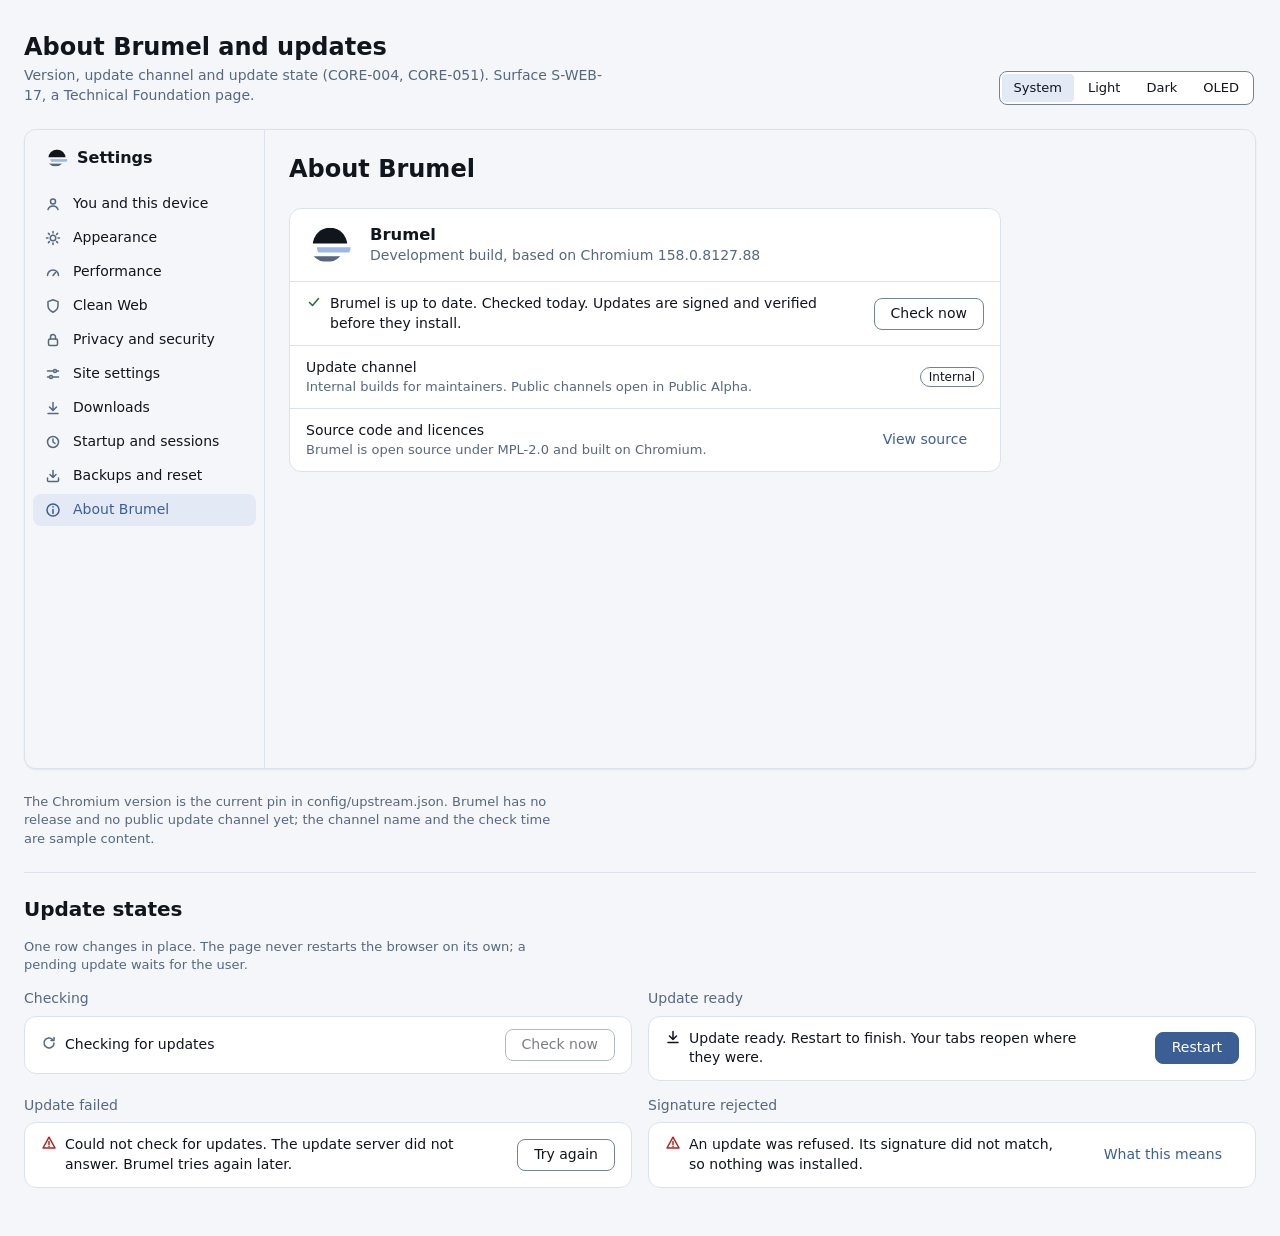
==== docs/design/mockups/about.html @ 1dc38603 "docs(design): add the interface design doc and first-screen mockups Add INTERFACE.md: how each scree" ====
<!doctype html>
<!-- SPDX-License-Identifier: MPL-2.0 -->
<html lang="en">
<head>
  <meta charset="utf-8">
  <meta name="viewport" content="width=device-width, initial-scale=1">
  <title>About Brumel and updates mockup | Brumel design</title>
  <meta name="description" content="The About Brumel page with the version, the update channel and every update state.">
  <link rel="stylesheet" href="mockups.css">
  <script src="mockups.js" defer></script>
</head>
<body>
<!--ICONS-->
<svg xmlns="http://www.w3.org/2000/svg" width="0" height="0" style="position:absolute" aria-hidden="true" focusable="false">
  <symbol id="i-back" viewBox="0 0 16 16"><path d="M10 3 5 8l5 5"/></symbol>
  <symbol id="i-forward" viewBox="0 0 16 16"><path d="m6 3 5 5-5 5"/></symbol>
  <symbol id="i-reload" viewBox="0 0 16 16"><path d="M13 8a5 5 0 1 1-1.46-3.54"/><path d="M13 2.5v3h-3"/></symbol>
  <symbol id="i-tune" viewBox="0 0 16 16"><path d="M2.5 5h6M11.5 5h2M2.5 11h2M7.5 11h6"/><circle cx="10" cy="5" r="1.5"/><circle cx="6" cy="11" r="1.5"/></symbol>
  <symbol id="i-lock" viewBox="0 0 16 16"><rect x="3.5" y="7" width="9" height="6.5" rx="1.5"/><path d="M5.5 7V5a2.5 2.5 0 0 1 5 0v2"/></symbol>
  <symbol id="i-shield" viewBox="0 0 16 16"><path d="M8 1.8 13 3.6v4c0 3.2-2.1 5.4-5 6.6-2.9-1.2-5-3.4-5-6.6v-4z"/></symbol>
  <symbol id="i-extensions" viewBox="0 0 16 16"><path d="M3 5h3V3.5a1.5 1.5 0 0 1 3 0V5h3v3h-1.5a1.5 1.5 0 0 0 0 3H12v2.5H3z"/></symbol>
  <symbol id="i-download" viewBox="0 0 16 16"><path d="M8 2.5V10M4.5 7 8 10.5 11.5 7M3 13.5h10"/></symbol>
  <symbol id="i-more" viewBox="0 0 16 16"><circle cx="8" cy="3.5" r="0.6"/><circle cx="8" cy="8" r="0.6"/><circle cx="8" cy="12.5" r="0.6"/></symbol>
  <symbol id="i-close" viewBox="0 0 16 16"><path d="m4.5 4.5 7 7M11.5 4.5l-7 7"/></symbol>
  <symbol id="i-plus" viewBox="0 0 16 16"><path d="M8 3v10M3 8h10"/></symbol>
  <symbol id="i-search" viewBox="0 0 16 16"><circle cx="7" cy="7" r="4.5"/><path d="m10.5 10.5 3 3"/></symbol>
  <symbol id="i-gauge" viewBox="0 0 16 16"><path d="M2.5 11.5a5.5 5.5 0 1 1 11 0"/><path d="m8 11.5 2.5-3"/></symbol>
  <symbol id="i-check" viewBox="0 0 16 16"><path d="m3.5 8.5 3 3 6-7"/></symbol>
  <symbol id="i-alert" viewBox="0 0 16 16"><path d="M8 2.2 14 13H2z"/><path d="M8 6.5v3M8 11.3v.2"/></symbol>
  <symbol id="i-info" viewBox="0 0 16 16"><circle cx="8" cy="8" r="6"/><path d="M8 7.5v4M8 4.8v.2"/></symbol>
  <symbol id="i-sidebar" viewBox="0 0 16 16"><rect x="2.5" y="3" width="11" height="10" rx="1.5"/><path d="M6.5 3v10"/></symbol>
  <symbol id="i-sun" viewBox="0 0 16 16"><circle cx="8" cy="8" r="2.75"/><path d="M8 1.5v1.5M8 13v1.5M1.5 8H3M13 8h1.5M3.4 3.4l1 1M11.6 11.6l1 1M3.4 12.6l1-1M11.6 4.4l1-1"/></symbol>
  <symbol id="i-cube" viewBox="0 0 16 16"><path d="M8 2 13.5 5v6L8 14 2.5 11V5z"/><path d="M2.5 5 8 8l5.5-3M8 8v6"/></symbol>
  <symbol id="i-muted" viewBox="0 0 16 16"><path d="M2.5 6h2l3-2.5v9l-3-2.5h-2z"/><path d="m10.5 6 3 4M13.5 6l-3 4"/></symbol>
  <symbol id="i-import" viewBox="0 0 16 16"><path d="M8 2.5v7M5 6.5l3 3 3-3"/><path d="M2.5 10v2.5a1 1 0 0 0 1 1h9a1 1 0 0 0 1-1V10"/></symbol>
  <symbol id="i-person" viewBox="0 0 16 16"><circle cx="8" cy="5.5" r="2.5"/><path d="M3 13.5c.8-2.2 2.7-3.5 5-3.5s4.2 1.3 5 3.5"/></symbol>
  <symbol id="i-clock" viewBox="0 0 16 16"><circle cx="8" cy="8" r="5.5"/><path d="M8 5v3l2 1.5"/></symbol>
  <symbol id="i-pin" viewBox="0 0 16 16"><path d="M6 2.5h4l-.5 4 2 2H4.5l2-2z"/><path d="M8 8.5v5"/></symbol>
</svg>
<!--/ICONS-->
<main class="mock">
  <header class="mock-head">
    <div>
      <h1>About Brumel and updates</h1>
      <p>Version, update channel and update state (CORE-004, CORE-051). Surface S-WEB-17, a Technical Foundation page.</p>
    </div>
    <fieldset class="segmented" aria-label="Mockup theme">
      <label><input type="radio" name="mock-theme" value="system" checked>System</label>
      <label><input type="radio" name="mock-theme" value="light">Light</label>
      <label><input type="radio" name="mock-theme" value="dark">Dark</label>
      <label><input type="radio" name="mock-theme" value="oled">OLED</label>
    </fieldset>
  </header>

  <div class="window window--page" role="group" aria-label="About page mockup">
    <div class="webui viewport">
      <nav class="webui__nav" aria-label="Settings sections">
        <p class="webui__brand"><img class="logo-light" src="../../../assets/branding/logo/mark.svg" alt="" width="24" height="24"><img class="logo-dark" src="../../../assets/branding/logo/mark-dark.svg" alt="" width="24" height="24">Settings</p>
        <a class="navlink" href="#"><svg class="icon" aria-hidden="true"><use href="#i-person"/></svg>You and this device</a>
        <a class="navlink" href="#"><svg class="icon" aria-hidden="true"><use href="#i-sun"/></svg>Appearance</a>
        <a class="navlink" href="settings.html#performance"><svg class="icon" aria-hidden="true"><use href="#i-gauge"/></svg>Performance</a>
        <a class="navlink" href="settings.html#clean-web"><svg class="icon" aria-hidden="true"><use href="#i-shield"/></svg>Clean Web</a>
        <a class="navlink" href="#"><svg class="icon" aria-hidden="true"><use href="#i-lock"/></svg>Privacy and security</a>
        <a class="navlink" href="#"><svg class="icon" aria-hidden="true"><use href="#i-tune"/></svg>Site settings</a>
        <a class="navlink" href="#"><svg class="icon" aria-hidden="true"><use href="#i-download"/></svg>Downloads</a>
        <a class="navlink" href="#"><svg class="icon" aria-hidden="true"><use href="#i-clock"/></svg>Startup and sessions</a>
        <a class="navlink" href="#"><svg class="icon" aria-hidden="true"><use href="#i-import"/></svg>Backups and reset</a>
        <a class="navlink" href="#" aria-current="page"><svg class="icon" aria-hidden="true"><use href="#i-info"/></svg>About Brumel</a>
      </nav>
      <div class="webui__main">
        <h2 class="page-title">About Brumel</h2>
        <div class="panel">
          <div class="row">
            <div class="about-id">
              <img class="logo-light" src="../../../assets/branding/logo/mark.svg" alt="" width="48" height="48"><img class="logo-dark" src="../../../assets/branding/logo/mark-dark.svg" alt="" width="48" height="48">
              <div>
                <h3>Brumel</h3>
                <p class="muted">Development build, based on Chromium <span class="num">158.0.8127.88</span></p>
              </div>
            </div>
          </div>
          <div class="row">
            <div class="status status--success" role="status"><svg class="icon" aria-hidden="true"><use href="#i-check"/></svg><p><strong>Brumel is up to date.</strong> Checked today. Updates are signed and verified before they install.</p></div>
            <button class="btn" type="button">Check now</button>
          </div>
          <div class="row">
            <div class="row__text"><strong>Update channel</strong><span>Internal builds for maintainers. Public channels open in Public Alpha.</span></div>
            <span class="badge">Internal</span>
          </div>
          <div class="row">
            <div class="row__text"><strong>Source code and licences</strong><span>Brumel is open source under MPL-2.0 and built on Chromium.</span></div>
            <a class="btn btn--quiet" href="https://github.com/Elgeryy1/brumel">View source</a>
          </div>
        </div>
      </div>
    </div>
  </div>

  <p class="mock-note">The Chromium version is the current pin in config/upstream.json. Brumel has no release and no public update channel yet; the channel name and the check time are sample content.</p>

  <section class="mock-section" aria-labelledby="states-update">
    <h2 id="states-update">Update states</h2>
    <p class="mock-note">One row changes in place. The page never restarts the browser on its own; a pending update waits for the user.</p>
    <div class="mock-grid mock-grid--wide">
      <div class="mock-state"><h3>Checking</h3><div class="panel"><div class="row" aria-busy="true"><div class="status" role="status"><svg class="icon muted" aria-hidden="true"><use href="#i-reload"/></svg><p>Checking for updates</p></div><button class="btn" type="button" disabled>Check now</button></div></div></div>
      <div class="mock-state"><h3>Update ready</h3><div class="panel"><div class="row"><div class="status" role="status"><svg class="icon" aria-hidden="true"><use href="#i-download"/></svg><p><strong>Update ready.</strong> Restart to finish. Your tabs reopen where they were.</p></div><button class="btn btn--primary" type="button">Restart</button></div></div></div>
      <div class="mock-state"><h3>Update failed</h3><div class="panel"><div class="row"><div class="status status--danger" role="status"><svg class="icon" aria-hidden="true"><use href="#i-alert"/></svg><p><strong>Could not check for updates.</strong> The update server did not answer. Brumel tries again later.</p></div><button class="btn" type="button">Try again</button></div></div></div>
      <div class="mock-state"><h3>Signature rejected</h3><div class="panel"><div class="row"><div class="status status--danger" role="status"><svg class="icon" aria-hidden="true"><use href="#i-alert"/></svg><p><strong>An update was refused.</strong> Its signature did not match, so nothing was installed.</p></div><a class="btn btn--quiet" href="#">What this means</a></div></div></div>
    </div>
  </section>
</main>
</body>
</html>
---- docs/design/mockups/mockups.css ----
/* Hallmark · shape: app screen · genre: modern-minimal · theme: brand (docs/design/DESIGN_SYSTEM.md) · redesign: restyle
 * paper: oklch(97.3% 0.006 265) · accent: oklch(48.4% 0.097 258) light, oklch(78.0% 0.076 259) dark · display: system UI · body: system UI
 * nav: browser tab strip and toolbar; settings side nav · signature: tabs that show their real state (suspended, pinned, muted) · states: default, hover, focus, active, disabled, loading, empty, error
 * axes: light/grotesk-sans/cool · posture: restrained · contrast: pass · v2.0.0 */
/* Hallmark · pre-emit critique: P4 H4 E4 S4 R5 V3 · weakest: V, a browser shell must look like a browser (UI-018); variety goes into honest state, not layout */
/* Hallmark · waive 24b · .tabstrip trailing 138px · reserves the Windows caption-button area of the tab strip, an OS metric rather than a spacing choice */
/* Hallmark · waive 39b · button.shortcut is a 90px New Tab tile · the whole shortcut tile, monogram and name, is the hit target as on every browser New Tab page */
/* Hallmark · finish-review: subagent · fix · 8 findings · 8 resolved after one scoring round (5 resolved, 3 partial, then fixed and checked in recaptures) · gap: none */
/* Hallmark · dismissed F5 · .shortcut__icon is the monogram Chromium draws for a site without a favicon, standing in for the site's own icon */
/* SPDX-License-Identifier: MPL-2.0 */

@import url("../tokens/tokens.css");

/* Base */
*, *::before, *::after { box-sizing: border-box; }
html, body { overflow-x: clip; }
body {
  margin: 0;
  background: var(--brumel-color-surface);
  color: var(--brumel-color-ink);
  font-family: var(--brumel-font-ui);
  font-size: var(--brumel-text-md);
  line-height: var(--brumel-leading-ui);
  -webkit-font-smoothing: antialiased;
}
h1, h2, h3, h4 { margin: 0; font-weight: var(--brumel-weight-strong); line-height: 1.25; overflow-wrap: break-word; min-width: 0; text-wrap: balance; }
p { margin: 0; text-wrap: pretty; }
ul, ol { margin: 0; padding: 0; list-style: none; }
a { color: var(--brumel-color-accent); text-underline-offset: 0.16em; text-decoration-thickness: 1px; }
button, input, select { font: inherit; color: inherit; }
svg { display: block; flex-shrink: 0; }
:focus-visible { outline: 2px solid var(--brumel-color-focus); outline-offset: 2px; }
::selection { background: var(--brumel-color-selected); color: var(--brumel-color-ink); }
[hidden] { display: none !important; }
strong, b { font-weight: var(--brumel-weight-strong); }
.visually-hidden { position: absolute; width: 1px; height: 1px; overflow: hidden; clip-path: inset(50%); white-space: nowrap; }
.num { font-variant-numeric: tabular-nums; }
.muted { color: var(--brumel-color-ink-muted); }
.icon { width: 16px; height: 16px; fill: none; stroke: currentColor; stroke-width: 1.5; stroke-linecap: round; stroke-linejoin: round; }
.icon--20 { width: 20px; height: 20px; }

/* Mockup frame: the page that presents a mockup, not part of the browser */
.mock { width: 100%; max-width: 1440px; margin-inline: auto; padding: var(--brumel-space-7) var(--brumel-space-6) var(--brumel-space-8); display: grid; gap: var(--brumel-space-6); }
.mock-head { display: flex; flex-wrap: wrap; align-items: end; justify-content: space-between; gap: var(--brumel-space-5); }
.mock-head h1 { font-size: var(--brumel-text-2xl); }
.mock-head p { max-width: 65ch; color: var(--brumel-color-ink-muted); margin-block-start: var(--brumel-space-2); }
.mock-note { font-size: var(--brumel-text-sm); color: var(--brumel-color-ink-muted); max-width: 65ch; }
.mock-section { display: grid; gap: var(--brumel-space-5); padding-block-start: var(--brumel-space-6); border-block-start: 1px solid var(--brumel-color-divider); }
.mock-section > h2 { font-size: var(--brumel-text-xl); }
.mock-grid { display: grid; grid-template-columns: repeat(auto-fit, minmax(min(100%, 300px), 1fr)); gap: var(--brumel-space-5); align-items: start; }
.mock-state { display: grid; gap: var(--brumel-space-3); align-content: start; }
.mock-state > h3 { font-size: var(--brumel-text-md); font-weight: var(--brumel-weight-medium); color: var(--brumel-color-ink-muted); }

/* Segmented control (mockup theme switch and in-product choices) */
.segmented { display: inline-flex; padding: var(--brumel-space-1); gap: var(--brumel-space-1); border: 1px solid var(--brumel-color-control-border); border-radius: var(--brumel-radius-md); background: var(--brumel-color-raised); }
.segmented label { position: relative; display: inline-flex; align-items: center; min-height: 28px; padding-inline: var(--brumel-space-4); border-radius: var(--brumel-radius-sm); cursor: pointer; white-space: nowrap; font-size: var(--brumel-text-sm); transition: background-color var(--brumel-motion-quick) var(--brumel-motion-ease); }
.segmented input { position: absolute; opacity: 0; width: 1px; height: 1px; }
.segmented label:hover { background: var(--brumel-color-hover); }
.segmented label:has(input:checked) { background: var(--brumel-color-selected); color: var(--brumel-color-ink); font-weight: var(--brumel-weight-medium); }
.segmented label:has(input:focus-visible) { outline: 2px solid var(--brumel-color-focus); outline-offset: 1px; }
.segmented label:has(input:disabled) { opacity: 0.55; cursor: not-allowed; }

/* Browser window */
.window { display: grid; grid-template-rows: auto auto minmax(0, 1fr); min-height: 640px; border: 1px solid var(--brumel-color-divider); border-radius: var(--brumel-radius-lg); overflow: clip; background: var(--brumel-color-frame); box-shadow: var(--brumel-shadow-raised); }
.window--vertical { grid-template-columns: 248px minmax(0, 1fr); grid-template-rows: auto minmax(0, 1fr); }
.window--vertical .toolbar { grid-column: 1 / -1; }

/* Tab strip. The trailing inline padding reserves the area the OS caption buttons occupy on Windows. */
.tabstrip { display: flex; align-items: end; gap: var(--brumel-space-1); min-width: 0; padding: var(--brumel-space-3) 138px 0 var(--brumel-space-3); }
.tabstrip [role="tablist"] { display: flex; align-items: end; gap: var(--brumel-space-1); min-width: 0; flex: 1 1 auto; }
.tab { position: relative; display: flex; align-items: center; gap: var(--brumel-space-3); flex: 0 1 220px; min-width: 0; height: 34px; padding-inline: var(--brumel-space-4) var(--brumel-space-2); border: 0; border-radius: var(--brumel-radius-md) var(--brumel-radius-md) 0 0; background: transparent; color: var(--brumel-color-ink-muted); font-size: var(--brumel-text-sm); text-align: start; cursor: default; transition: background-color var(--brumel-motion-quick) var(--brumel-motion-ease); }
.tab:hover { background: var(--brumel-color-hover); color: var(--brumel-color-ink); }
.tab:active { background: var(--brumel-color-selected); }
.tab:focus-visible { outline-offset: -2px; }
.tab[aria-selected="true"] { background: var(--brumel-color-toolbar); color: var(--brumel-color-ink); }
.tab__title { flex: 1 1 auto; min-width: 0; overflow: hidden; white-space: nowrap; text-overflow: ellipsis; }
.tab__fav { display: grid; place-items: center; width: 16px; height: 16px; border-radius: var(--brumel-radius-sm); background: var(--brumel-color-selected); color: var(--brumel-color-accent); font-size: var(--brumel-text-xs); font-weight: var(--brumel-weight-strong); line-height: 1; flex-shrink: 0; }
.tab--pinned { flex: 0 0 40px; justify-content: center; padding-inline: 0; }
/* Suspended: the favicon sits inside a dashed ring and the state is named in text for assistive tech and on hover. */
.tab--suspended .tab__fav { background: transparent; outline: 1px dashed var(--brumel-color-ink-muted); outline-offset: 1px; color: var(--brumel-color-ink-muted); }
.tab--suspended .tab__title { color: var(--brumel-color-ink-muted); }
.tab__state { font-size: var(--brumel-text-xs); color: var(--brumel-color-ink-muted); white-space: nowrap; }
.tab-group { display: inline-flex; align-items: center; align-self: center; height: 24px; padding-inline: var(--brumel-space-3); border-radius: var(--brumel-radius-full); background: var(--brumel-color-selected); color: var(--brumel-color-ink); font-size: var(--brumel-text-xs); font-weight: var(--brumel-weight-medium); white-space: nowrap; flex-shrink: 0; }
.tab--grouped { box-shadow: inset 0 -2px 0 var(--brumel-color-accent); }

/* Icon buttons: 28px visual, 44px hit target */
.icon-btn { position: relative; display: inline-grid; place-items: center; width: 32px; height: 32px; padding: 0; border: 0; border-radius: var(--brumel-radius-md); background: transparent; color: var(--brumel-color-ink-muted); cursor: pointer; flex-shrink: 0; transition: background-color var(--brumel-motion-quick) var(--brumel-motion-ease); }
.icon-btn::before { content: ""; position: absolute; inset: -6px; }
.icon-btn:hover { background: var(--brumel-color-hover); color: var(--brumel-color-ink); }
.icon-btn:active { background: var(--brumel-color-selected); }
.icon-btn:disabled { opacity: 0.55; cursor: not-allowed; background: transparent; }
.icon-btn[aria-pressed="true"], .icon-btn[aria-expanded="true"] { background: var(--brumel-color-selected); color: var(--brumel-color-ink); }
.icon-btn--sm { width: 20px; height: 20px; border-radius: var(--brumel-radius-sm); }
.icon-btn--sm::before { inset: -12px; }

/* Toolbar and omnibox */
.toolbar { display: flex; align-items: center; gap: var(--brumel-space-2); min-width: 0; padding: var(--brumel-space-2) var(--brumel-space-3); background: var(--brumel-color-toolbar); border-block-end: 1px solid var(--brumel-color-divider); }
.omnibox { min-width: 120px; display: flex; align-items: center; gap: var(--brumel-space-3); flex: 1 1 auto; min-width: 0; height: 32px; margin-inline: var(--brumel-space-2); padding-inline: var(--brumel-space-2) var(--brumel-space-4); border: 1px solid var(--brumel-color-control-border); border-radius: var(--brumel-radius-md); background: var(--brumel-color-frame); color: var(--brumel-color-ink); }
.omnibox:hover { background: var(--brumel-color-hover); }
.omnibox:focus-within { background: var(--brumel-color-toolbar); outline: 2px solid var(--brumel-color-focus); outline-offset: -2px; }
.omnibox input { flex: 1 1 auto; min-width: 0; text-overflow: ellipsis; height: 100%; border: 0; background: transparent; font-size: var(--brumel-text-md); outline: none; }
.omnibox input::placeholder { color: var(--brumel-color-ink-muted); }
.omnibox__chip { display: inline-flex; align-items: center; gap: var(--brumel-space-2); height: 24px; padding-inline: var(--brumel-space-2); border: 0; border-radius: var(--brumel-radius-sm); background: transparent; color: var(--brumel-color-ink-muted); cursor: pointer; }
.omnibox__chip:hover { background: var(--brumel-color-toolbar); color: var(--brumel-color-ink); }
.omnibox__url { min-width: 0; overflow: hidden; white-space: nowrap; text-overflow: ellipsis; }
.omnibox__url b { font-weight: var(--brumel-weight-regular); color: var(--brumel-color-ink); }
.omnibox__url span { color: var(--brumel-color-ink-muted); }
.toolbar__sep { width: 1px; height: 20px; background: var(--brumel-color-divider); margin-inline: var(--brumel-space-2); flex-shrink: 0; }
.cw-btn { display: inline-flex; align-items: center; gap: var(--brumel-space-2); height: 32px; padding-inline: var(--brumel-space-3); border: 0; border-radius: var(--brumel-radius-md); background: transparent; color: var(--brumel-color-ink-muted); font-size: var(--brumel-text-sm); cursor: pointer; flex-shrink: 0; transition: background-color var(--brumel-motion-quick) var(--brumel-motion-ease); }
.cw-btn:hover { background: var(--brumel-color-hover); color: var(--brumel-color-ink); }
.cw-btn:active { background: var(--brumel-color-selected); }
.cw-btn[aria-expanded="true"] { background: var(--brumel-color-selected); color: var(--brumel-color-ink); }
.avatar { display: grid; place-items: center; width: 24px; height: 24px; border-radius: var(--brumel-radius-full); background: var(--brumel-color-selected); color: var(--brumel-color-accent); font-size: var(--brumel-text-xs); font-weight: var(--brumel-weight-strong); }

/* Content area */
.viewport { position: relative; min-width: 0; min-height: 0; background: var(--brumel-color-surface); }
.viewport--web { background: var(--brumel-color-raised); }

/* Vertical tabs */
.vtabs { display: flex; flex-direction: column; gap: var(--brumel-space-2); min-width: 0; padding: var(--brumel-space-3); background: var(--brumel-color-frame); border-inline-end: 1px solid var(--brumel-color-divider); }
.vtabs__pinned { display: flex; gap: var(--brumel-space-2); padding-block-end: var(--brumel-space-3); border-block-end: 1px solid var(--brumel-color-divider); }
.vtabs__pinned .tab { flex: 0 0 40px; height: 32px; border-radius: var(--brumel-radius-md); justify-content: center; padding: 0; }
.vtabs [role="tablist"] { display: flex; flex-direction: column; gap: var(--brumel-space-1); }
.vtabs .tab { flex: 0 0 auto; width: 100%; height: 32px; border-radius: var(--brumel-radius-md); }
.vtabs .tab[aria-selected="true"] { background: var(--brumel-color-toolbar); box-shadow: 0 0 0 1px var(--brumel-color-divider); }
.vtabs__group { display: flex; align-items: center; gap: var(--brumel-space-2); margin-block-start: var(--brumel-space-3); padding-inline: var(--brumel-space-3); font-size: var(--brumel-text-xs); font-weight: var(--brumel-weight-medium); color: var(--brumel-color-ink-muted); }
.vtabs__new { display: flex; align-items: center; gap: var(--brumel-space-3); height: 32px; padding-inline: var(--brumel-space-4); border: 0; border-radius: var(--brumel-radius-md); background: transparent; color: var(--brumel-color-ink-muted); font-size: var(--brumel-text-sm); cursor: pointer; }
.vtabs__new:hover { background: var(--brumel-color-hover); color: var(--brumel-color-ink); }
.vtabs__new:active { background: var(--brumel-color-selected); }
.vtabs__foot { margin-block-start: auto; display: flex; justify-content: space-between; }

/* Bubble (Views popover drawn below a toolbar anchor) */
.bubble { width: 340px; max-width: 100%; display: grid; gap: var(--brumel-space-4); padding: var(--brumel-space-5); border: 1px solid var(--brumel-color-divider); border-radius: var(--brumel-radius-lg); background: var(--brumel-color-raised); box-shadow: var(--brumel-shadow-raised); }
.bubble--anchored { position: absolute; inset-block-start: var(--brumel-space-3); inset-inline-end: var(--brumel-space-5); z-index: 100; }
.bubble__head { display: flex; align-items: start; justify-content: space-between; gap: var(--brumel-space-4); }
.bubble__head h2 { font-size: var(--brumel-text-lg); }
.bubble__head p { font-size: var(--brumel-text-sm); color: var(--brumel-color-ink-muted); margin-block-start: var(--brumel-space-1); }
.bubble__foot { display: flex; flex-wrap: wrap; gap: var(--brumel-space-3); justify-content: space-between; padding-block-start: var(--brumel-space-4); border-block-start: 1px solid var(--brumel-color-divider); font-size: var(--brumel-text-sm); }

/* Definition rows (counts, facts) */
.facts { display: grid; }
.facts > div { display: flex; justify-content: space-between; gap: var(--brumel-space-4); padding-block: var(--brumel-space-3); border-block-end: 1px solid var(--brumel-color-divider); }
.facts > div:last-child { border-block-end: 0; }
.facts dt { color: var(--brumel-color-ink); }
.facts dd { margin: 0; font-variant-numeric: tabular-nums; color: var(--brumel-color-ink-muted); }

/* Switch */
.switch { position: relative; display: inline-flex; align-items: center; flex-shrink: 0; }
.switch input { position: absolute; inset: -6px; opacity: 0; margin: 0; cursor: pointer; }
.switch__track { display: block; width: 36px; height: 20px; border: 1px solid var(--brumel-color-control-border); border-radius: var(--brumel-radius-full); background: var(--brumel-color-raised); transition: background-color var(--brumel-motion-quick) var(--brumel-motion-ease); }
.switch__track::after { content: ""; display: block; width: 14px; height: 14px; margin: 2px; border-radius: var(--brumel-radius-full); background: var(--brumel-color-ink-muted); transition: transform var(--brumel-motion-quick) var(--brumel-motion-ease); }
.switch input:checked + .switch__track { background: var(--brumel-color-accent-fill); border-color: var(--brumel-color-accent-fill); }
.switch input:checked + .switch__track::after { transform: translateX(16px); background: var(--brumel-color-on-accent); }
.switch input:hover + .switch__track { border-color: var(--brumel-color-ink); }
.switch input:active + .switch__track::after { transform: scale(0.9); }
.switch input:checked:active + .switch__track::after { transform: translateX(16px) scale(0.9); }
.switch input:focus-visible + .switch__track { outline: 2px solid var(--brumel-color-focus); outline-offset: 2px; }
.switch input:disabled { cursor: not-allowed; }
.switch input:disabled + .switch__track { opacity: 0.55; background: var(--brumel-color-hover); cursor: not-allowed; }

/* Buttons: one filled primary per surface */
.btn { display: inline-flex; align-items: center; justify-content: center; gap: var(--brumel-space-3); min-height: 32px; padding-inline: var(--brumel-space-5); border: 1px solid var(--brumel-color-control-border); border-radius: var(--brumel-radius-md); background: var(--brumel-color-raised); color: var(--brumel-color-ink); font-size: var(--brumel-text-md); font-weight: var(--brumel-weight-medium); white-space: nowrap; text-decoration: none; cursor: pointer; position: relative; transition: background-color var(--brumel-motion-quick) var(--brumel-motion-ease), transform var(--brumel-motion-quick) var(--brumel-motion-ease); }
.btn::before { content: ""; position: absolute; inset: -6px 0; }
.btn:hover { background: var(--brumel-color-hover); }
.btn:active { transform: translateY(1px); }
.btn:disabled, .btn[aria-disabled="true"] { opacity: 0.55; cursor: not-allowed; transform: none; }
.btn[aria-busy="true"] { cursor: progress; }
.btn--primary { background: var(--brumel-color-accent-fill); border-color: var(--brumel-color-accent-fill); color: var(--brumel-color-on-accent); }
.btn--primary:hover { background: var(--brumel-color-accent-fill-hover); border-color: var(--brumel-color-accent-fill-hover); }
.btn--quiet { border-color: transparent; background: transparent; color: var(--brumel-color-accent); }
.btn--quiet:hover { background: var(--brumel-color-hover); }
.btn--danger { color: var(--brumel-color-danger); }

/* Inputs */
.field { display: grid; gap: var(--brumel-space-2); }
.field label { font-size: var(--brumel-text-sm); color: var(--brumel-color-ink-muted); }
.input, .select { min-height: 32px; padding-inline: var(--brumel-space-4); border: 1px solid var(--brumel-color-control-border); border-radius: var(--brumel-radius-md); background: var(--brumel-color-raised); outline: 2px solid transparent; outline-offset: -2px; }
.input:hover, .select:hover { background: var(--brumel-color-hover); }
.input:focus-visible, .select:focus-visible { outline-color: var(--brumel-color-focus); }
.input:disabled, .select:disabled { opacity: 0.55; cursor: not-allowed; }
.input[aria-invalid="true"] { border-color: var(--brumel-color-danger); }

/* Status messages: always a word and an icon, never colour alone */
.status { display: flex; align-items: start; gap: var(--brumel-space-3); font-size: var(--brumel-text-md); }
.status--danger { color: var(--brumel-color-danger); }
.status--warning { color: var(--brumel-color-warning); }
.status--success { color: var(--brumel-color-success); }
.status p { color: var(--brumel-color-ink); }
.status strong { font-weight: var(--brumel-weight-medium); }

/* Skeleton for loading regions */
.skeleton { display: block; height: 12px; border-radius: var(--brumel-radius-sm); background: var(--brumel-color-hover); }
.skeleton--w60 { width: 60%; }
.skeleton--w40 { width: 40%; }
.skeleton--w80 { width: 80%; }

/* WebUI page shell (settings and internal pages) */
.webui { display: grid; grid-template-columns: 240px minmax(0, 1fr); min-height: 100%; }
.webui__nav { display: grid; align-content: start; gap: var(--brumel-space-1); padding: var(--brumel-space-5) var(--brumel-space-3); border-inline-end: 1px solid var(--brumel-color-divider); }
.webui__brand { display: flex; align-items: center; gap: var(--brumel-space-3); padding: 0 var(--brumel-space-4) var(--brumel-space-5); font-size: var(--brumel-text-lg); font-weight: var(--brumel-weight-strong); }
.webui__brand img { width: 24px; height: 24px; }
.navlink { display: flex; align-items: center; gap: var(--brumel-space-4); min-height: 32px; padding-inline: var(--brumel-space-4); border-radius: var(--brumel-radius-md); color: var(--brumel-color-ink); text-decoration: none; font-size: var(--brumel-text-md); transition: background-color var(--brumel-motion-quick) var(--brumel-motion-ease); }
.navlink:hover { background: var(--brumel-color-hover); }
.navlink:active { background: var(--brumel-color-selected); }
.navlink[aria-current="page"] { background: var(--brumel-color-selected); color: var(--brumel-color-accent); font-weight: var(--brumel-weight-medium); }
.navlink .icon { color: var(--brumel-color-ink-muted); }
.navlink[aria-current="page"] .icon { color: var(--brumel-color-accent); }
.webui__main { display: grid; align-content: start; gap: var(--brumel-space-6); width: 100%; max-width: 760px; padding: var(--brumel-space-6) var(--brumel-space-6) var(--brumel-space-8); }
.webui__search { width: 100%; max-width: 480px; }
.page-title { font-size: var(--brumel-text-2xl); }
.page-lede { color: var(--brumel-color-ink-muted); max-width: 65ch; margin-block-start: var(--brumel-space-2); }

/* Settings group: one raised panel, rows split by hairlines */
.group { display: grid; gap: var(--brumel-space-3); }
.group > h2:not(.page-title) { font-size: var(--brumel-text-lg); }
.group > .group { margin-block-start: var(--brumel-space-5); }
.group > h3 { font-size: var(--brumel-text-lg); }
.group > p { color: var(--brumel-color-ink-muted); max-width: 65ch; }
.panel { border: 1px solid var(--brumel-color-divider); border-radius: var(--brumel-radius-lg); background: var(--brumel-color-raised); }
.row { display: flex; align-items: center; justify-content: space-between; gap: var(--brumel-space-5); padding: var(--brumel-space-4) var(--brumel-space-5); border-block-end: 1px solid var(--brumel-color-divider); }
.row:last-child { border-block-end: 0; }
.row__text { min-width: 0; }
.row__text strong { display: block; font-weight: var(--brumel-weight-medium); }
.row__text span { display: block; font-size: var(--brumel-text-sm); color: var(--brumel-color-ink-muted); max-width: 60ch; }
.choice { display: flex; align-items: start; gap: var(--brumel-space-4); padding: var(--brumel-space-4) var(--brumel-space-5); border-block-end: 1px solid var(--brumel-color-divider); cursor: pointer; transition: background-color var(--brumel-motion-quick) var(--brumel-motion-ease); }
.choice:last-child { border-block-end: 0; }
.choice:hover { background: var(--brumel-color-hover); }
.choice:has(input:checked) { background: var(--brumel-color-selected); }
.choice:first-child { border-start-start-radius: var(--brumel-radius-lg); border-start-end-radius: var(--brumel-radius-lg); }
.choice:last-child { border-end-start-radius: var(--brumel-radius-lg); border-end-end-radius: var(--brumel-radius-lg); }
.choice input { margin: 0; margin-block-start: var(--brumel-space-1); width: 16px; height: 16px; accent-color: var(--brumel-color-accent-fill); flex-shrink: 0; }
.choice input:disabled { cursor: not-allowed; }
.choice:has(input:disabled) { opacity: 0.55; cursor: not-allowed; }
.choice strong { display: block; font-weight: var(--brumel-weight-medium); }
.choice span { display: block; font-size: var(--brumel-text-sm); color: var(--brumel-color-ink-muted); max-width: 60ch; }

/* Tables */
.table { width: 100%; border-collapse: collapse; font-size: var(--brumel-text-md); }
.table th { text-align: start; font-weight: var(--brumel-weight-medium); font-size: var(--brumel-text-sm); color: var(--brumel-color-ink-muted); white-space: nowrap; padding: var(--brumel-space-3) var(--brumel-space-5); border-block-end: 1px solid var(--brumel-color-divider); }
.table td { padding: var(--brumel-space-3) var(--brumel-space-5); border-block-end: 1px solid var(--brumel-color-divider); vertical-align: middle; }
.table td a { white-space: nowrap; }
.table th:first-child, .table td:first-child { position: sticky; inset-inline-start: 0; background: var(--brumel-color-raised); }
.table tr:last-child td { border-block-end: 0; }
.table-wrap { overflow-x: auto; }

/* Empty state */
.empty { display: grid; justify-items: start; gap: var(--brumel-space-3); padding: var(--brumel-space-6) var(--brumel-space-5); }
.empty p { color: var(--brumel-color-ink-muted); max-width: 55ch; }

/* New Tab page (UI-022) */
.ntp { display: grid; align-content: start; justify-items: center; gap: var(--brumel-space-7); min-height: 100%; padding: 15vh var(--brumel-space-6) var(--brumel-space-8); }
.ntp__search { display: flex; align-items: center; gap: var(--brumel-space-4); width: 100%; max-width: 560px; height: 44px; padding-inline: var(--brumel-space-5); border: 1px solid var(--brumel-color-control-border); border-radius: var(--brumel-radius-lg); background: var(--brumel-color-raised); color: var(--brumel-color-ink-muted); }
.ntp__search:hover { border-color: var(--brumel-color-ink-muted); }
.ntp__search:focus-within { outline: 2px solid var(--brumel-color-focus); outline-offset: 2px; }
.ntp__search input { flex: 1 1 auto; min-width: 0; height: 100%; border: 0; background: transparent; color: var(--brumel-color-ink); font-size: var(--brumel-text-lg); outline: none; }
.ntp__search input::placeholder { color: var(--brumel-color-ink-muted); }
.shortcuts { display: grid; grid-template-columns: repeat(5, minmax(0, 96px)); gap: var(--brumel-space-4); }
.shortcut { display: grid; justify-items: center; gap: var(--brumel-space-3); padding: var(--brumel-space-4) var(--brumel-space-2); border-radius: var(--brumel-radius-lg); color: var(--brumel-color-ink); text-decoration: none; font-size: var(--brumel-text-sm); transition: background-color var(--brumel-motion-quick) var(--brumel-motion-ease); }
.shortcut:hover { background: var(--brumel-color-hover); }
.shortcut:active { background: var(--brumel-color-selected); }
.shortcut__icon { display: grid; place-items: center; width: 40px; height: 40px; border-radius: var(--brumel-radius-full); background: var(--brumel-color-selected); color: var(--brumel-color-accent); font-size: var(--brumel-text-lg); font-weight: var(--brumel-weight-strong); }
.shortcut__name { max-width: 100%; overflow: hidden; white-space: nowrap; text-overflow: ellipsis; }
.shortcut--add .shortcut__icon { background: transparent; border: 1px dashed var(--brumel-color-control-border); color: var(--brumel-color-ink-muted); }
.ntp__corner { position: absolute; inset-block-end: var(--brumel-space-5); inset-inline-end: var(--brumel-space-5); }

/* Example web page inside the viewport: the real content of example.org, set in the browser's default style */
.webpage { max-width: 600px; margin: 15vh auto 0; padding: var(--brumel-space-6); font-family: var(--brumel-font-ui); }
.webpage h2 { font-size: var(--brumel-text-3xl); margin-block-end: var(--brumel-space-5); }
.webpage p { margin-block-end: var(--brumel-space-5); line-height: var(--brumel-leading-prose); }

/* First run */
.firstrun { display: grid; place-items: start center; min-height: 100%; padding: var(--brumel-space-8) var(--brumel-space-6); }
.firstrun__card { width: 100%; max-width: 640px; display: grid; gap: var(--brumel-space-6); }
.firstrun__brand { display: flex; align-items: center; gap: var(--brumel-space-4); font-size: var(--brumel-text-lg); font-weight: var(--brumel-weight-strong); }
.firstrun__brand img { width: 32px; height: 32px; }
.steps { display: flex; gap: var(--brumel-space-5); font-size: var(--brumel-text-sm); color: var(--brumel-color-ink-muted); }
.steps li { display: flex; align-items: center; gap: var(--brumel-space-2); }
.steps li[aria-current="step"] { color: var(--brumel-color-ink); font-weight: var(--brumel-weight-medium); }
.steps b { display: grid; place-items: center; width: 20px; height: 20px; border-radius: var(--brumel-radius-full); border: 1px solid var(--brumel-color-control-border); font-weight: var(--brumel-weight-medium); font-size: var(--brumel-text-xs); }
.steps li[aria-current="step"] b { background: var(--brumel-color-accent-fill); border-color: var(--brumel-color-accent-fill); color: var(--brumel-color-on-accent); }
.step { display: grid; gap: var(--brumel-space-5); }
.step h2 { font-size: var(--brumel-text-2xl); }
.step > p { color: var(--brumel-color-ink-muted); max-width: 60ch; }
.step__actions { display: flex; flex-wrap: wrap; justify-content: space-between; gap: var(--brumel-space-4); padding-block-start: var(--brumel-space-5); border-block-start: 1px solid var(--brumel-color-divider); }
.js .step:not([data-active]) { display: none; }

/* About page */
.about-id { display: flex; align-items: center; gap: var(--brumel-space-5); }
.about-id img { width: 48px; height: 48px; }
.about-id h2 { font-size: var(--brumel-text-xl); }
.mono { font-family: var(--brumel-font-mono); font-size: var(--brumel-text-sm); }

/* Badges that state a fact in words */
.badge { display: inline-flex; align-items: center; min-height: 20px; padding-inline: var(--brumel-space-3); border: 1px solid var(--brumel-color-control-border); border-radius: var(--brumel-radius-full); font-size: var(--brumel-text-xs); color: var(--brumel-color-ink); white-space: nowrap; }

/* Responsive: the mockup stacks on narrow screens; the browser shell keeps its own layout and scrolls inside its frame */
@media (max-width: 60rem) {
  .mock { padding-inline: var(--brumel-space-5); }
  .window, .window--vertical { min-height: 560px; }
  .window--vertical { grid-template-columns: minmax(0, 1fr); }
  .window--vertical .vtabs { display: none; }
  .tabstrip { padding-inline-end: var(--brumel-space-3); }
  .webui { grid-template-columns: minmax(0, 1fr); }
  .webui__nav { grid-auto-flow: column; grid-auto-columns: max-content; overflow-x: auto; border-inline-end: 0; border-block-end: 1px solid var(--brumel-color-divider); }
  .webui__brand { display: none; }
  .bubble--anchored { position: static; margin: var(--brumel-space-5) auto; }
  .shortcuts { grid-template-columns: repeat(3, minmax(0, 96px)); }
  .hide-narrow { display: none; }
}
@media (max-width: 40rem) {
  .mock { padding-inline: var(--brumel-space-5); }
  .toolbar .hide-phone { display: none; }
  .row { flex-wrap: wrap; }
  .ntp { padding-block-start: var(--brumel-space-7); }
}

@media (prefers-reduced-motion: reduce) {
  *, *::before, *::after { transition-duration: 0.01ms !important; animation-duration: 0.01ms !important; animation-iteration-count: 1 !important; }
}

@media (forced-colors: active) {
  .tab[aria-selected="true"], .navlink[aria-current="page"], .choice:has(input:checked) { outline: 2px solid Highlight; outline-offset: -2px; }
  .switch__track { border-color: ButtonText; }
  .switch input:checked + .switch__track { background: Highlight; }
  .skeleton { background: GrayText; }
}

/* Sample strips used on the state sheets */
figure.window { margin: 0; }
.tabstrip--sample { padding: var(--brumel-space-3) var(--brumel-space-3) 0; border-radius: var(--brumel-radius-md); background: var(--brumel-color-frame); }
.toolbar--sample { border: 1px solid var(--brumel-color-divider); border-radius: var(--brumel-radius-md); }
button.shortcut { border: 0; background: transparent; cursor: pointer; }
.panel--fieldset { margin: 0; padding: 0; min-inline-size: 0; }

/* Logo: the light-surface mark or the dark-surface mark, following the theme */
.logo-dark { display: none; }
@media (prefers-color-scheme: dark) {
  :root:not([data-theme="light"]) .logo-light { display: none; }
  :root:not([data-theme="light"]) .logo-dark { display: block; }
}
:root[data-theme="light"] .logo-light { display: block; }
:root[data-theme="dark"] .logo-light, :root[data-theme="oled"] .logo-light { display: none; }
:root[data-theme="dark"] .logo-dark, :root[data-theme="oled"] .logo-dark { display: block; }

/* Vertical tabs: pinned tabs sit in a row; grouped tabs are indented under their group name */
.vtabs .vtabs__pinned[role="tablist"] { flex-direction: row; }
.vtabs .tab--grouped { width: calc(100% - var(--brumel-space-4)); margin-inline-start: var(--brumel-space-4); box-shadow: inset 2px 0 0 var(--brumel-color-accent); border-start-start-radius: 0; border-end-start-radius: 0; }
.bubble__foot { align-items: center; }

/* A window that shows one internal page fills its frame */
.window--page { grid-template-rows: minmax(0, 1fr); }
.segmented { justify-self: start; }
.tab__fav { background: var(--brumel-color-raised); box-shadow: inset 0 0 0 1px var(--brumel-color-divider); }
.tab--suspended .tab__fav { box-shadow: none; }
.vtabs .vtabs__pinned .tab { flex: 0 0 40px; width: 40px; }

/* Review fixes: narrow windows keep every tab readable and scroll the strip */
.mock-grid--wide { grid-template-columns: repeat(auto-fit, minmax(min(100%, 460px), 1fr)); }
.mock-grid .bubble { width: 100%; }
.window--fit { min-height: 0; }
.table th:last-child, .table td:last-child { text-align: end; }
.table td .switch { vertical-align: middle; }
.empty > .btn--quiet { margin-inline-start: calc(-1 * var(--brumel-space-5)); }
@media (max-width: 60rem) {
  .tabstrip [role="tablist"] { overflow-x: auto; scrollbar-width: thin; }
  .tabstrip .tab { flex: 0 0 176px; }
  .tabstrip .tab--pinned { flex: 0 0 40px; }
  .tabstrip .tab:not([aria-selected="true"]) .icon-btn--sm { display: none; }
}
@media (max-width: 40rem) {
  .row > .btn--quiet { margin-inline-start: calc(-1 * var(--brumel-space-5)); }
  .table--stack thead { position: absolute; width: 1px; height: 1px; overflow: hidden; clip-path: inset(50%); }
  .table--stack tr { display: grid; padding-block: var(--brumel-space-3); border-block-end: 1px solid var(--brumel-color-divider); }
  .table--stack tr:last-child { border-block-end: 0; }
  .table--stack td { display: flex; justify-content: space-between; align-items: center; gap: var(--brumel-space-4); padding-block: var(--brumel-space-2); border: 0; text-align: start; position: static; background: transparent; }
  .table--stack td:last-child { text-align: start; }
  .table--stack td::before { content: attr(data-label); color: var(--brumel-color-ink-muted); font-size: var(--brumel-text-sm); }
  .table--stack td:first-child { font-weight: var(--brumel-weight-medium); }
  .table--stack td:first-child::before { content: none; }
}
.webui__nav { position: relative; }

/* Finish-review fixes: option titles in ink; the group chip is a raised tile on the strip */
.choice strong { color: var(--brumel-color-ink); }
.tab-group { background: var(--brumel-color-raised); box-shadow: inset 0 0 0 1px var(--brumel-color-divider); }
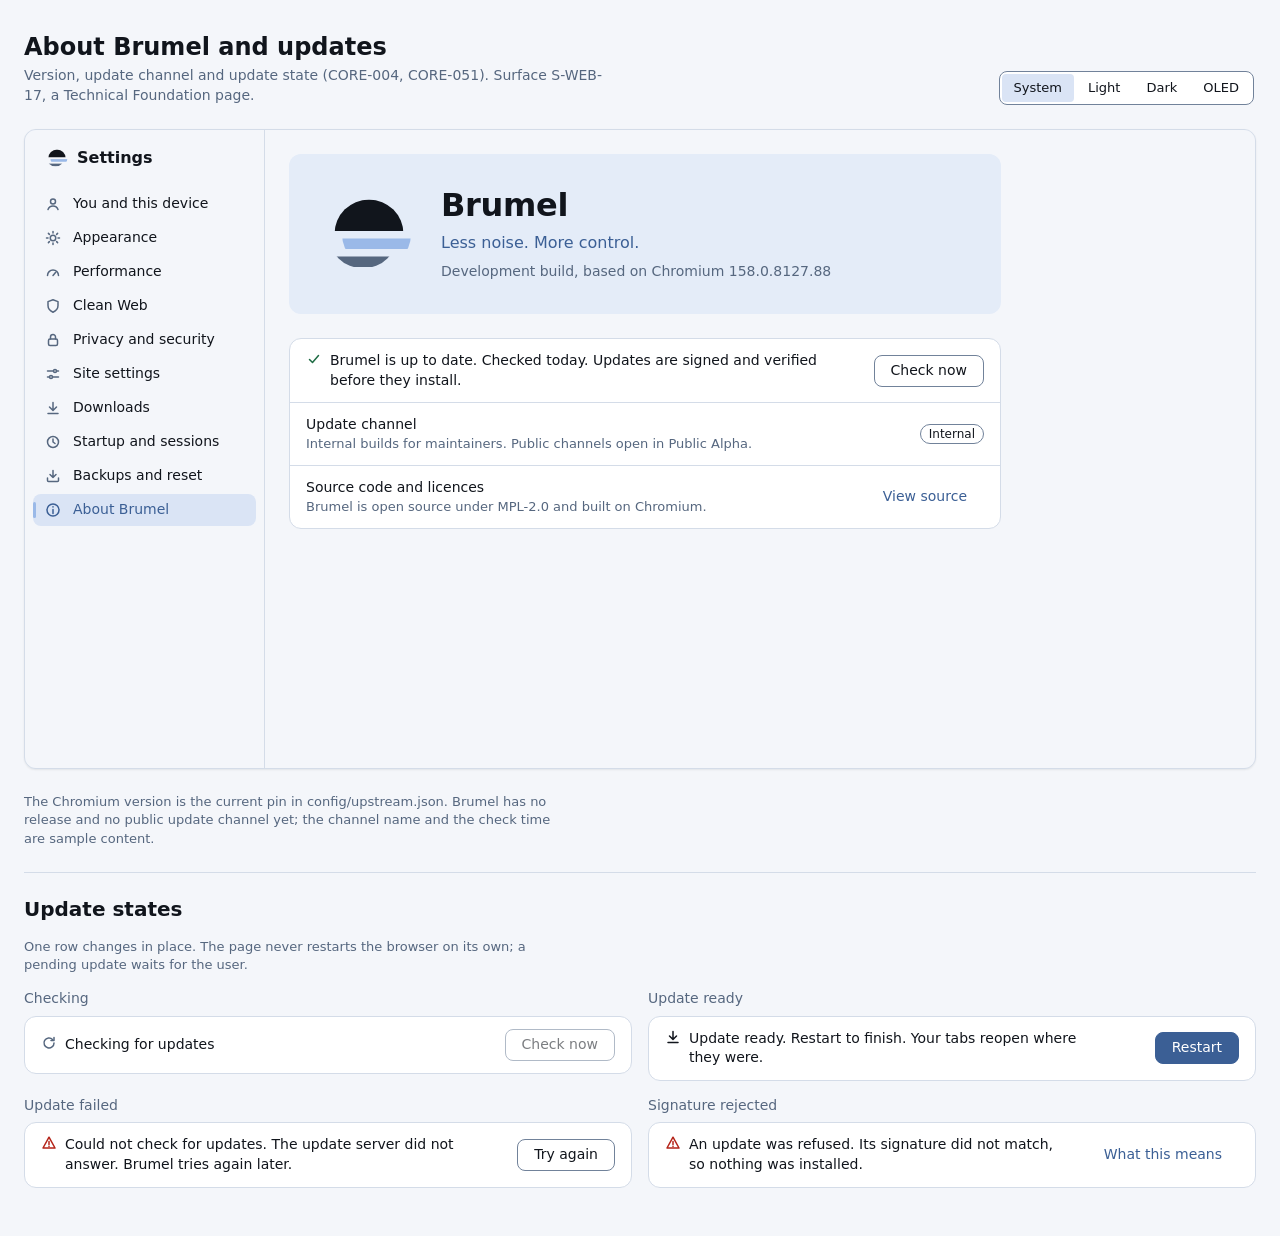
==== commit 9641ed8d: "docs(design): give the mockups more personality Make Mist visible: a mist-tinted frame, the two band" ====
--- a/docs/design/mockups/about.html
+++ b/docs/design/mockups/about.html
@@ -35,6 +35,7 @@
   <symbol id="i-import" viewBox="0 0 16 16"><path d="M8 2.5v7M5 6.5l3 3 3-3"/><path d="M2.5 10v2.5a1 1 0 0 0 1 1h9a1 1 0 0 0 1-1V10"/></symbol>
   <symbol id="i-person" viewBox="0 0 16 16"><circle cx="8" cy="5.5" r="2.5"/><path d="M3 13.5c.8-2.2 2.7-3.5 5-3.5s4.2 1.3 5 3.5"/></symbol>
   <symbol id="i-clock" viewBox="0 0 16 16"><circle cx="8" cy="8" r="5.5"/><path d="M8 5v3l2 1.5"/></symbol>
+  <symbol id="i-rest" viewBox="0 0 16 16"><path d="M12.5 10.2A5 5 0 0 1 5.8 3.5a5 5 0 1 0 6.7 6.7z"/></symbol>
   <symbol id="i-pin" viewBox="0 0 16 16"><path d="M6 2.5h4l-.5 4 2 2H4.5l2-2z"/><path d="M8 8.5v5"/></symbol>
 </svg>
 <!--/ICONS-->
@@ -68,17 +69,16 @@
         <a class="navlink" href="#" aria-current="page"><svg class="icon" aria-hidden="true"><use href="#i-info"/></svg>About Brumel</a>
       </nav>
       <div class="webui__main">
-        <h2 class="page-title">About Brumel</h2>
+        <h2 class="visually-hidden">About Brumel</h2>
+        <div class="identity">
+          <img class="logo-light" src="../../../assets/branding/logo/mark.svg" alt="" width="96" height="96"><img class="logo-dark" src="../../../assets/branding/logo/mark-dark.svg" alt="" width="96" height="96">
+          <div class="page-head">
+            <h3 class="page-title">Brumel</h3>
+            <p class="slogan">Less noise. More control.</p>
+            <p>Development build, based on Chromium <span class="num">158.0.8127.88</span></p>
+          </div>
+        </div>
         <div class="panel">
-          <div class="row">
-            <div class="about-id">
-              <img class="logo-light" src="../../../assets/branding/logo/mark.svg" alt="" width="48" height="48"><img class="logo-dark" src="../../../assets/branding/logo/mark-dark.svg" alt="" width="48" height="48">
-              <div>
-                <h3>Brumel</h3>
-                <p class="muted">Development build, based on Chromium <span class="num">158.0.8127.88</span></p>
-              </div>
-            </div>
-          </div>
           <div class="row">
             <div class="status status--success" role="status"><svg class="icon" aria-hidden="true"><use href="#i-check"/></svg><p><strong>Brumel is up to date.</strong> Checked today. Updates are signed and verified before they install.</p></div>
             <button class="btn" type="button">Check now</button>
--- a/docs/design/mockups/mockups.css
+++ b/docs/design/mockups/mockups.css
@@ -1,11 +1,14 @@
-/* Hallmark · shape: app screen · genre: modern-minimal · theme: brand (docs/design/DESIGN_SYSTEM.md) · redesign: restyle
+/* Hallmark · shape: app screen · genre: modern-minimal · theme: brand (docs/design/DESIGN_SYSTEM.md) · redesign: full
  * paper: oklch(97.3% 0.006 265) · accent: oklch(48.4% 0.097 258) light, oklch(78.0% 0.076 259) dark · display: system UI · body: system UI
  * nav: browser tab strip and toolbar; settings side nav · signature: tabs that show their real state (suspended, pinned, muted) · states: default, hover, focus, active, disabled, loading, empty, error
  * axes: light/grotesk-sans/cool · posture: restrained · contrast: pass · v2.0.0 */
-/* Hallmark · pre-emit critique: P4 H4 E4 S4 R5 V3 · weakest: V, a browser shell must look like a browser (UI-018); variety goes into honest state, not layout */
+/* Hallmark · pre-emit critique: P4 H4 E4 S4 R4 V4 · weakest: S on settings and vertical tabs, which stay familiar by rule (UI-018); the brand lives in the frame tint, the active-tab bands, the pills, the New Tab lockup and ledger, and the identity blocks */
 /* Hallmark · waive 24b · .tabstrip trailing 138px · reserves the Windows caption-button area of the tab strip, an OS metric rather than a spacing choice */
-/* Hallmark · waive 39b · button.shortcut is a 90px New Tab tile · the whole shortcut tile, monogram and name, is the hit target as on every browser New Tab page */
-/* Hallmark · finish-review: subagent · fix · 8 findings · 8 resolved after one scoring round (5 resolved, 3 partial, then fixed and checked in recaptures) · gap: none */
+/* Hallmark · waive 39b · button.shortcut is a 92px New Tab tile and .pill is 28px · the shortcut tile is its own hit target, and each toolbar pill extends its hit area to 44px with ::before inside a 40px toolbar */
+/* Hallmark · waive 71 · h3 Theme in first-run.html and the state-sheet h3s · the space under Theme holds colour swatches with no text, and a state-sheet h3 labels the specimen below it */
+/* Hallmark · dismissed F7 · .omnibox and .ntp__search are text fields, .tab-group is a tab-strip control and .avatar is a round profile image, so the pill radius marks controls */
+/* Hallmark · reworded "Clean Web button" to "Toolbar pills" · the state sheet now shows the Clean Web pill and the new resting pill */
+/* Hallmark · finish-review: subagent · fix · 7 findings · 7 resolved (ghost mark removed, previews framed, sample badge, rule kept to brand moments, steps under the head, stamp updated, head is the slogan) · weakest left: vertical tabs and settings stay familiar by rule */
 /* Hallmark · dismissed F5 · .shortcut__icon is the monogram Chromium draws for a site without a favicon, standing in for the site's own icon */
 /* SPDX-License-Identifier: MPL-2.0 */
 
@@ -383,3 +386,128 @@
 /* Finish-review fixes: option titles in ink; the group chip is a raised tile on the strip */
 .choice strong { color: var(--brumel-color-ink); }
 .tab-group { background: var(--brumel-color-raised); box-shadow: inset 0 0 0 1px var(--brumel-color-divider); }
+
+/* ==========================================================================
+   Round 2: Haze personality. Mist becomes visible: a tinted frame, the two
+   bands of the mark on the active tab, pill controls that say what Brumel is
+   doing, and brand fields on the New Tab page, first run and About.
+   ========================================================================== */
+
+/* The Haze rule: the mark's two offset bands, the brand's one ornament */
+.haze-rule { display: grid; gap: var(--brumel-space-1); width: 112px; }
+.haze-rule::before, .haze-rule::after { content: ""; display: block; height: 4px; border-radius: var(--brumel-radius-full); }
+.haze-rule::before { background: var(--brumel-color-band-1); width: 100%; transform: translateX(8px); }
+.haze-rule::after { background: var(--brumel-color-band-2); width: 82%; }
+
+/* Tabs: rounder, and the active tab carries the bands */
+.tab { border-radius: 10px 10px 0 0; }
+.tab[aria-selected="true"]::after { content: ""; position: absolute; inset-inline: var(--brumel-space-4); inset-block-start: 0; height: 3px; border-radius: 0 0 var(--brumel-radius-sm) var(--brumel-radius-sm); background: var(--brumel-color-band-1); }
+.tab[aria-selected="true"]::before { content: ""; position: absolute; inset-inline: var(--brumel-space-6) var(--brumel-space-5); inset-block-start: 5px; height: 2px; border-radius: var(--brumel-radius-full); background: var(--brumel-color-band-2); }
+.tab--pinned[aria-selected="true"]::before, .tab--pinned[aria-selected="true"]::after { inset-inline: var(--brumel-space-3); }
+.tab--grouped { box-shadow: inset 0 -2px 0 var(--brumel-color-band-2); }
+
+/* Vertical tabs: the active row carries the band on its leading edge */
+.vtabs .tab[aria-selected="true"] { box-shadow: none; border-radius: var(--brumel-radius-md); }
+.vtabs .tab[aria-selected="true"]::after { inset: var(--brumel-space-2) auto var(--brumel-space-2) 0; width: 3px; height: auto; border-radius: var(--brumel-radius-full); }
+.vtabs .tab[aria-selected="true"]::before { display: none; }
+.vtabs .tab--grouped { box-shadow: inset 2px 0 0 var(--brumel-color-band-2); }
+
+/* Toolbar: a pill omnibox, and pills that report what Brumel did on this page */
+.omnibox { border-radius: var(--brumel-radius-full); padding-inline-start: var(--brumel-space-3); }
+.pill { display: inline-flex; align-items: center; gap: var(--brumel-space-2); height: 28px; padding-inline: var(--brumel-space-3) var(--brumel-space-4); border: 1px solid transparent; border-radius: var(--brumel-radius-full); background: transparent; color: var(--brumel-color-ink-muted); font-size: var(--brumel-text-sm); white-space: nowrap; cursor: pointer; flex-shrink: 0; position: relative; transition: background-color var(--brumel-motion-quick) var(--brumel-motion-ease), transform var(--brumel-motion-quick) var(--brumel-motion-ease); }
+.pill::before { content: ""; position: absolute; inset: -8px -2px; }
+.pill:hover { background: var(--brumel-color-hover); color: var(--brumel-color-ink); }
+.pill:active { transform: translateY(1px); }
+.pill:disabled { opacity: 0.55; cursor: not-allowed; transform: none; }
+.pill[aria-expanded="true"] { border-color: var(--brumel-color-accent); }
+.pill--on { background: var(--brumel-color-selected); color: var(--brumel-color-accent); font-weight: var(--brumel-weight-medium); }
+.pill--on:hover { background: var(--brumel-color-selected); border-color: var(--brumel-color-accent); color: var(--brumel-color-accent); }
+.pill--off { border-color: var(--brumel-color-control-border); }
+
+/* New Tab page: the brand field, the mark at size, and today's ledger */
+.ntp { background: var(--brumel-color-brand-field); justify-items: start; align-content: center; gap: var(--brumel-space-7); padding: var(--brumel-space-8) clamp(24px, 8%, 120px); }
+.ntp__id { display: grid; gap: var(--brumel-space-4); }
+.ntp__id img { width: 232px; height: auto; }
+.ntp__search { max-width: 640px; height: 52px; border-radius: var(--brumel-radius-full); padding-inline: var(--brumel-space-6); box-shadow: var(--brumel-shadow-raised); }
+.shortcuts { grid-template-columns: repeat(5, minmax(0, 104px)); }
+.shortcut { background: var(--brumel-color-raised); border: 1px solid var(--brumel-color-divider); }
+.shortcut:hover { background: var(--brumel-color-raised); border-color: var(--brumel-color-accent); }
+button.shortcut.shortcut--add { background: transparent; border: 1px dashed var(--brumel-color-control-border); }
+.ledger { width: 100%; max-width: 880px; display: grid; gap: var(--brumel-space-4); padding-block-start: var(--brumel-space-5); border-block-start: 1px solid var(--brumel-color-divider); }
+.ledger__head { display: flex; justify-content: space-between; align-items: center; gap: var(--brumel-space-4); }
+.ledger__head h2 { font-size: var(--brumel-text-md); font-weight: var(--brumel-weight-medium); color: var(--brumel-color-ink); }
+.ledger dl { display: grid; grid-template-columns: repeat(3, minmax(0, 1fr)); margin: 0; }
+.ledger dl > div { display: flex; flex-direction: column; gap: var(--brumel-space-2); padding-inline: var(--brumel-space-5); border-inline-start: 1px solid var(--brumel-color-divider); }
+.ledger dl > div:first-child { padding-inline-start: 0; border-inline-start: 0; }
+.ledger dd { margin: 0; }
+.ledger .ledger__figure { order: -1; font-size: var(--brumel-text-3xl); font-weight: var(--brumel-weight-strong); line-height: 1.1; letter-spacing: -0.01em; font-variant-numeric: tabular-nums; color: var(--brumel-color-ink); }
+.ledger dt { font-size: var(--brumel-text-sm); color: var(--brumel-color-ink-muted); max-width: 28ch; }
+.ledger a { font-size: var(--brumel-text-sm); }
+.ntp__corner { inset-block-start: var(--brumel-space-5); inset-block-end: auto; }
+
+/* Page titles on internal pages carry the Haze rule */
+.page-head { display: grid; gap: var(--brumel-space-3); }
+.page-title { font-size: var(--brumel-text-3xl); letter-spacing: -0.01em; line-height: 1.15; }
+.navlink[aria-current="page"] { position: relative; }
+.navlink[aria-current="page"]::before { content: ""; position: absolute; inset-block: var(--brumel-space-3); inset-inline-start: 0; width: 3px; border-radius: var(--brumel-radius-full); background: var(--brumel-color-band-1); }
+
+/* Identity block: About opens on the brand field */
+.identity { display: grid; grid-template-columns: auto minmax(0, 1fr); align-items: center; gap: var(--brumel-space-6); padding: var(--brumel-space-7); border-radius: var(--brumel-radius-lg); background: var(--brumel-color-brand-field); }
+.identity img { width: 96px; height: 96px; }
+.identity h2 { font-size: var(--brumel-text-3xl); letter-spacing: -0.01em; }
+.identity p { color: var(--brumel-color-ink-muted); }
+.slogan { color: var(--brumel-color-accent); font-size: var(--brumel-text-lg); font-weight: var(--brumel-weight-medium); }
+.identity .slogan { color: var(--brumel-color-accent); }
+
+/* First run: a brand panel beside the steps */
+.firstrun { padding: 0; place-items: stretch; }
+.firstrun__split { display: grid; grid-template-columns: minmax(0, 5fr) minmax(0, 7fr); min-height: 100%; }
+.firstrun__brandpanel { display: grid; align-content: space-between; gap: var(--brumel-space-7); padding: var(--brumel-space-8) var(--brumel-space-7); background: var(--brumel-color-brand-field); }
+.firstrun__brandpanel img { width: 128px; height: 128px; }
+.firstrun__brandpanel h2 { font-size: var(--brumel-text-3xl); letter-spacing: -0.01em; }
+.firstrun__brandpanel .steps { flex-direction: column; gap: var(--brumel-space-4); font-size: var(--brumel-text-md); }
+.firstrun__main { display: grid; align-content: center; padding: var(--brumel-space-8) var(--brumel-space-7); }
+.firstrun__main .firstrun__card { max-width: 560px; }
+.themes { display: grid; grid-template-columns: repeat(3, minmax(0, 1fr)); gap: var(--brumel-space-4); margin: 0; padding: 0; border: 0; min-inline-size: 0; }
+.theme-card { display: grid; gap: var(--brumel-space-3); padding: var(--brumel-space-3); border: 1px solid var(--brumel-color-control-border); border-radius: var(--brumel-radius-lg); background: var(--brumel-color-raised); color: var(--brumel-color-ink); cursor: pointer; position: relative; transition: border-color var(--brumel-motion-quick) var(--brumel-motion-ease); }
+.theme-card:hover { border-color: var(--brumel-color-ink); }
+.theme-card:active { transform: translateY(1px); }
+.theme-card:has(input:checked) { border-color: var(--brumel-color-accent); box-shadow: inset 0 0 0 1px var(--brumel-color-accent); }
+.theme-card:has(input:focus-visible) { outline: 2px solid var(--brumel-color-focus); outline-offset: 2px; }
+.theme-card input { position: absolute; opacity: 0; width: 1px; height: 1px; }
+.theme-card > span { font-size: var(--brumel-text-sm); font-weight: var(--brumel-weight-medium); }
+/* A swatch scopes a theme with data-theme and paints that theme's frame and toolbar */
+.swatch { display: grid; grid-template-rows: 12px 20px; border-radius: var(--brumel-radius-md); overflow: hidden; border: 1px solid var(--brumel-color-divider); }
+.swatch i { display: block; }
+.swatch i:first-child { background: var(--brumel-color-frame); }
+.swatch i:last-child { background: var(--brumel-color-toolbar); }
+.swatch--system { grid-template-columns: 1fr 1fr; grid-template-rows: 32px; border: 0; gap: 0; }
+.swatch--system > .swatch { border-radius: 0; border: 0; }
+
+@media (max-width: 60rem) {
+  .firstrun__split { grid-template-columns: minmax(0, 1fr); }
+  .firstrun__brandpanel { padding: var(--brumel-space-6); gap: var(--brumel-space-5); }
+  .firstrun__brandpanel img { width: 64px; height: 64px; }
+  .firstrun__brandpanel .steps { flex-direction: row; }
+  .firstrun__main { padding: var(--brumel-space-6); }
+  .ledger dl { grid-template-columns: minmax(0, 1fr); gap: var(--brumel-space-4); }
+  .ledger dl > div { padding-inline: 0; border-inline-start: 0; }
+  .identity { grid-template-columns: minmax(0, 1fr); padding: var(--brumel-space-6); }
+  .shortcuts { grid-template-columns: repeat(3, minmax(0, 104px)); }
+  .pill__word { display: none; }
+  .ntp__id img { width: 168px; }
+}
+@media (forced-colors: active) {
+  .tab[aria-selected="true"]::before, .tab[aria-selected="true"]::after, .navlink[aria-current="page"]::before { background: Highlight; }
+  .pill--on { border-color: Highlight; }
+}
+.table code.mono { font-size: var(--brumel-text-sm); }
+
+
+/* Review round 2: steps sit under the brand head; theme previews keep their own edge */
+.firstrun__brandpanel { align-content: start; }
+.swatch { grid-template-rows: 12px 20px 4px; border: 1px solid var(--brumel-color-control-border); background: var(--brumel-color-toolbar); }
+.swatch i:nth-child(2) { background: var(--brumel-color-toolbar); border-block-start: 1px solid var(--brumel-color-divider); }
+.swatch i:nth-child(3) { background: var(--brumel-color-band-1); }
+.swatch-pair { display: grid; grid-template-columns: 1fr 1fr; gap: var(--brumel-space-2); }
+.ledger__head h2 { display: flex; align-items: center; gap: var(--brumel-space-3); flex-wrap: wrap; }
